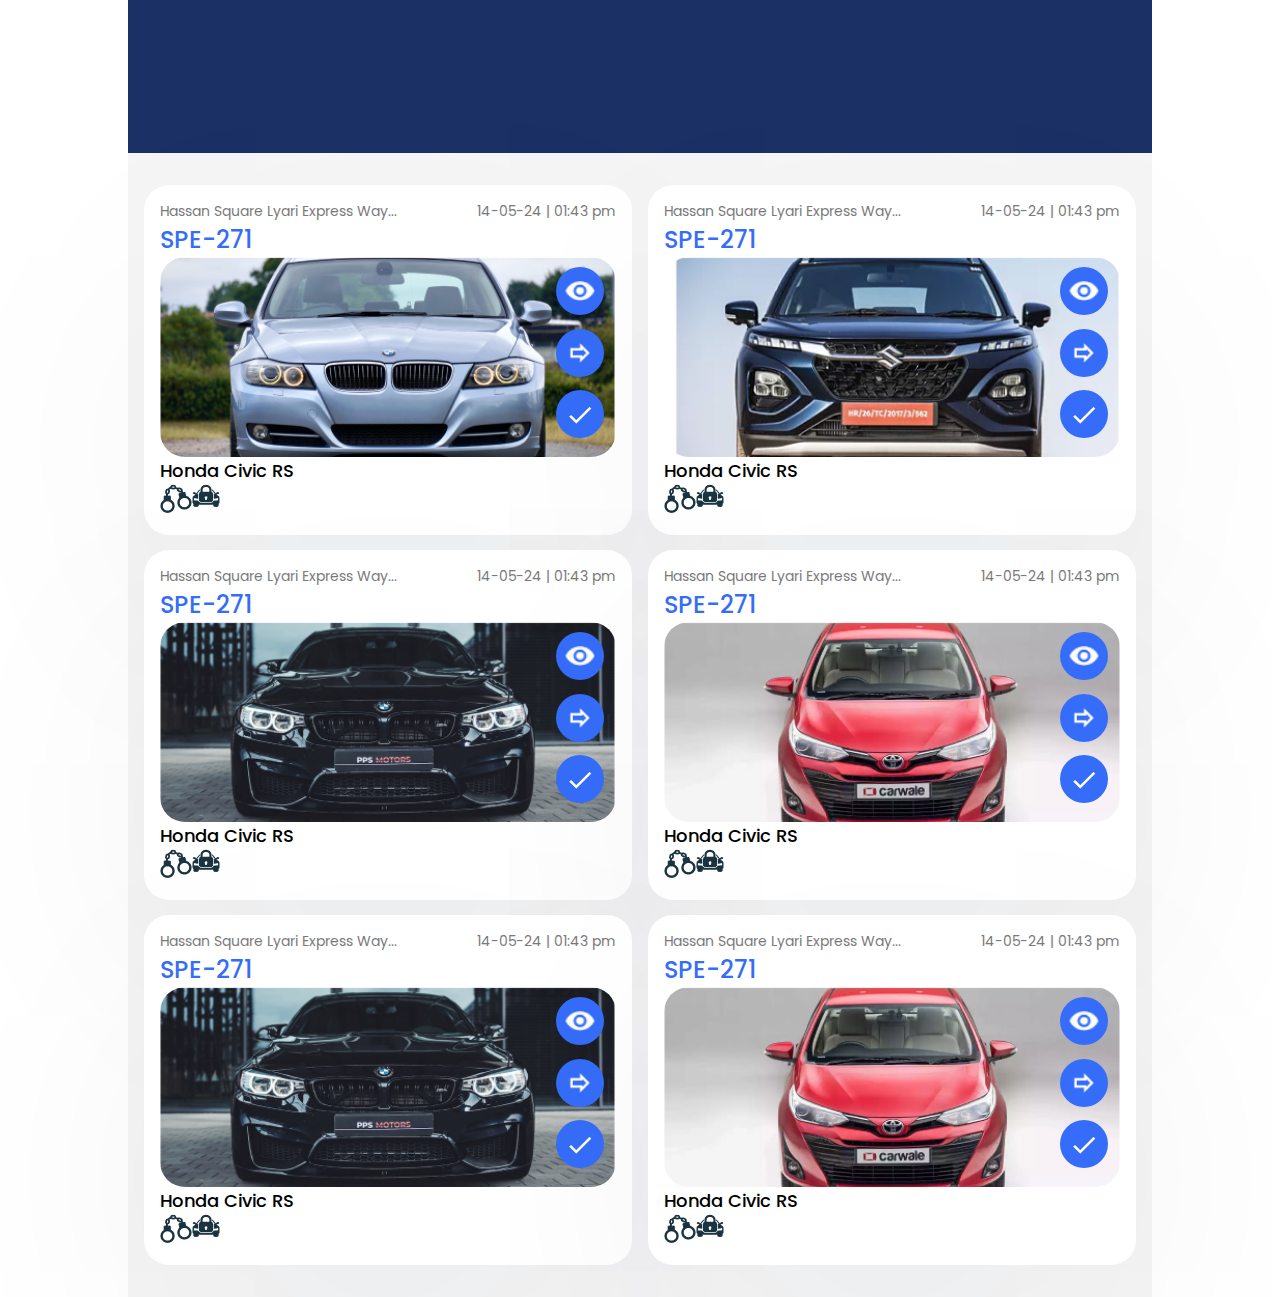
==== index.html @ 5645e17e "first commit" ====
<!DOCTYPE html>
<html lang="en">
  <head>
    <meta charset="UTF-8" />
    <meta name="viewport" content="width=device-width, initial-scale=1.0" />
    <title>Toll Plaza</title>
    <link rel="stylesheet" href="style.css" />
  </head>
  <body>
    <div class="main-body">
      <div class="container">
        <nav></nav>
        <div class="card-wrapper">
          <div class="cards-row1 cards-row">
            <div class="cards">
              <div class="container-top">
                <p class="subheading-text">
                  Hassan Square Lyari Express Way...
                </p>
                <p class="subheading-text">14-05-24 | 01:43 pm</p>
              </div>
              <h1 class="container-title heading-text">SPE-271</h1>
              <div class="cont-img1 cont-img">
                <div class="circs">
                  <div class="circ">
                    <img src="images/eye.png" alt="eye" />
                  </div>
                  <div class="circ">
                    <img src="images/forward.png" alt="forward arrow" />
                  </div>
                  <div class="circ">
                    <img src="images/check.png" alt="check mark" />
                  </div>
                </div>
              </div>
              <div class="container-subtitle">
                <h2 class="text">Honda Civic RS</h2>
              </div>
              <div class="container-btm">
                <div class="icons">
                  <img src="images/criminal.png" alt="" />
                </div>
                <div class="icons">
                  <img src="images/stolen.png" alt="" />
                </div>
                <div class="icons">
                  <img src="images/" alt="" />
                </div>
                <div class="icons">
                  <img src="images/" alt="" />
                </div>
                <div class="icons">
                  <img src="images/" alt="" />
                </div>
                <div class="icons">
                  <img src="images/" alt="" />
                </div>
                <div class="icons">
                  <img src="images/" alt="" />
                </div>
              </div>
            </div>
            <div class="cards">
              <div class="container-top">
                <p class="subheading-text">
                  Hassan Square Lyari Express Way...
                </p>
                <p class="subheading-text">14-05-24 | 01:43 pm</p>
              </div>
              <h1 class="container-title heading-text">SPE-271</h1>
              <div class="cont-img2 cont-img">
                <div class="circs">
                  <div class="circ">
                    <img src="images/eye.png" alt="eye" />
                  </div>
                  <div class="circ">
                    <img src="images/forward.png" alt="forward arrow" />
                  </div>
                  <div class="circ">
                    <img src="images/check.png" alt="check mark" />
                  </div>
                </div>
              </div>
              <div class="container-subtitle">
                <h2 class="text">Honda Civic RS</h2>
              </div>
              <div class="container-btm">
                <div class="icons">
                  <img src="images/criminal.png" alt="" />
                </div>
                <div class="icons">
                  <img src="images/stolen.png" alt="" />
                </div>
                <div class="icons">
                  <img src="images/" alt="" />
                </div>
                <div class="icons">
                  <img src="images/" alt="" />
                </div>
                <div class="icons">
                  <img src="images/" alt="" />
                </div>
                <div class="icons">
                  <img src="images/" alt="" />
                </div>
                <div class="icons">
                  <img src="images/" alt="" />
                </div>
              </div>
            </div>
          </div>
          <div class="cards-row2 cards-row">
            <div class="cards">
              <div class="container-top">
                <p class="subheading-text">
                  Hassan Square Lyari Express Way...
                </p>
                <p class="subheading-text">14-05-24 | 01:43 pm</p>
              </div>
              <h1 class="container-title heading-text">SPE-271</h1>
              <div class="cont-img3 cont-img">
                <div class="circs">
                  <div class="circ">
                    <img src="images/eye.png" alt="eye" />
                  </div>
                  <div class="circ">
                    <img src="images/forward.png" alt="forward arrow" />
                  </div>
                  <div class="circ">
                    <img src="images/check.png" alt="check mark" />
                  </div>
                </div>
              </div>
              <div class="container-subtitle">
                <h2 class="text">Honda Civic RS</h2>
              </div>
              <div class="container-btm">
                <div class="icons">
                  <img src="images/criminal.png" alt="" />
                </div>
                <div class="icons">
                  <img src="images/stolen.png" alt="" />
                </div>
                <div class="icons">
                  <img src="images/" alt="" />
                </div>
                <div class="icons">
                  <img src="images/" alt="" />
                </div>
                <div class="icons">
                  <img src="images/" alt="" />
                </div>
                <div class="icons">
                  <img src="images/" alt="" />
                </div>
                <div class="icons">
                  <img src="images/" alt="" />
                </div>
              </div>
            </div>
            <div class="cards">
              <div class="container-top">
                <p class="subheading-text">
                  Hassan Square Lyari Express Way...
                </p>
                <p class="subheading-text">14-05-24 | 01:43 pm</p>
              </div>
              <h1 class="container-title heading-text">SPE-271</h1>
              <div class="cont-img4 cont-img">
                <div class="circs">
                  <div class="circ">
                    <img src="images/eye.png" alt="eye" />
                  </div>
                  <div class="circ">
                    <img src="images/forward.png" alt="forward arrow" />
                  </div>
                  <div class="circ">
                    <img src="images/check.png" alt="check mark" />
                  </div>
                </div>
              </div>
              <div class="container-subtitle">
                <h2 class="text">Honda Civic RS</h2>
              </div>
              <div class="container-btm">
                <div class="icons">
                  <img src="images/criminal.png" alt="" />
                </div>
                <div class="icons">
                  <img src="images/stolen.png" alt="" />
                </div>
                <div class="icons">
                  <img src="images/" alt="" />
                </div>
                <div class="icons">
                  <img src="images/" alt="" />
                </div>
                <div class="icons">
                  <img src="images/" alt="" />
                </div>
                <div class="icons">
                  <img src="images/" alt="" />
                </div>
                <div class="icons">
                  <img src="images/" alt="" />
                </div>
              </div>
            </div>
          </div>
          <div class="cards-row3 cards-row">
            <div class="cards">
              <div class="container-top">
                <p class="subheading-text">
                  Hassan Square Lyari Express Way...
                </p>
                <p class="subheading-text">14-05-24 | 01:43 pm</p>
              </div>
              <h1 class="container-title heading-text">SPE-271</h1>
              <div class="cont-img5 cont-img">
                <div class="circs">
                  <div class="circ">
                    <img src="images/eye.png" alt="eye" />
                  </div>
                  <div class="circ">
                    <img src="images/forward.png" alt="forward arrow" />
                  </div>
                  <div class="circ">
                    <img src="images/check.png" alt="check mark" />
                  </div>
                </div>
              </div>
              <div class="container-subtitle">
                <h2 class="text">Honda Civic RS</h2>
              </div>
              <div class="container-btm">
                <div class="icons">
                  <img src="images/criminal.png" alt="" />
                </div>
                <div class="icons">
                  <img src="images/stolen.png" alt="" />
                </div>
                <div class="icons">
                  <img src="images/" alt="" />
                </div>
                <div class="icons">
                  <img src="images/" alt="" />
                </div>
                <div class="icons">
                  <img src="images/" alt="" />
                </div>
                <div class="icons">
                  <img src="images/" alt="" />
                </div>
                <div class="icons">
                  <img src="images/" alt="" />
                </div>
              </div>
            </div>
            <div class="cards">
              <div class="container-top">
                <p class="subheading-text">
                  Hassan Square Lyari Express Way...
                </p>
                <p class="subheading-text">14-05-24 | 01:43 pm</p>
              </div>
              <h1 class="container-title heading-text">SPE-271</h1>
              <div class="cont-img6 cont-img">
                <div class="circs">
                  <div class="circ">
                    <img src="images/eye.png" alt="eye" />
                  </div>
                  <div class="circ">
                    <img src="images/forward.png" alt="forward arrow" />
                  </div>
                  <div class="circ">
                    <img src="images/check.png" alt="check mark" />
                  </div>
                </div>
              </div>
              <div class="container-subtitle">
                <h2 class="text">Honda Civic RS</h2>
              </div>
              <div class="container-btm">
                <div class="icons">
                  <img src="images/criminal.png" alt="" />
                </div>
                <div class="icons">
                  <img src="images/stolen.png" alt="" />
                </div>
                <div class="icons">
                  <img src="images/" alt="" />
                </div>
                <div class="icons">
                  <img src="images/" alt="" />
                </div>
                <div class="icons">
                  <img src="images/" alt="" />
                </div>
                <div class="icons">
                  <img src="images/" alt="" />
                </div>
                <div class="icons">
                  <img src="images/" alt="" />
                </div>
              </div>
            </div>
          </div>
        </div>
      </div>
    </div>
  </body>
</html>
---- style.css ----
@import url("https://fonts.googleapis.com/css2?family=Poppins:ital,wght@0,100;0,200;0,300;0,400;0,500;0,600;0,700;0,800;0,900;1,100;1,200;1,300;1,400;1,500;1,600;1,700;1,800;1,900&display=swap");

* {
  margin: 0;
  padding: 0;
  box-sizing: border-box;
  font-family: "Poppins", sans-serif;
}
:root {
  --nav-blue: #1b3065;
  --heading-blue: #356dfa;
  --sub-head-grey: #7a7a7a;
}
.subheading-text {
  font-size: 14px;
  color: var(--sub-head-grey);
}
.heading-text{
  color: var(--heading-blue);
  font-weight: 500;
  font-size: 24px;
}
.text{
  font-weight: 500;
  font-size: 18px;
}
.small-text{
  font-size: 11px;
  color: var(--sub-head-grey);
}
.main-body {
  width: 100%;
  display: flex;
  justify-content: center;
}
.container {
  width: 100%;
  background-color: whitesmoke;
}
nav {
  width: 100%;
  height: 17vh;
  background-color: var(--nav-blue);
}
.card-wrapper {
  display: flex;
  flex-direction: column;
  gap: 15px;
  padding: 2rem 1rem 2rem 1rem;
}
.cards-row {
  display: flex;
  justify-content: space-between;
  gap: 16px;
  flex-wrap: wrap;
}
.cards {
  padding: 1rem;
  width: 49%;
  height: 350px;
  background-color: white;
  flex-grow: 1;
  border-radius: 25px;
  box-shadow: 0px 10.74px 51.71px 0px #1d224b14;
  box-shadow: 0px 85.74px 412.99px 0px #1d224b0d;
}
.cont-img {
  background-repeat: no-repeat;
  background-size: cover;
  width: 100%;
  height: 63%;
  border-radius: 25px;
  display: flex;
  justify-content: flex-end;
  padding: 10px 12px;
}
.cont-img1 {
  background-image: url(images/IMG.png);
}
.cont-img2 {
  background-image: url(images/IMG\ \(1\).png);
}
.cont-img3 {
  background-image: url(images/IMG\ \(2\).png);
}
.cont-img4 {
  background-image: url(images/Placeholder.png);
}
.cont-img5 {
  background-image: url(images/IMG\ \(2\).png);
}
.cont-img6 {
  background-image: url(images/Placeholder.png);
}
.container-top {
  display: flex;
  justify-content: space-between;
  flex-wrap: wrap;
}
.circ{
  width: 48px;
  height: 48px;
  background-color: var(--heading-blue);
  border-radius: 50%;
  margin-bottom: 13.5px;
  display: flex;
  align-items: center;
  justify-content: center;
}
.circ img{
  width: 30px;
}
.container-btm{
  display: flex;
}
@media only screen and (min-width: 1024px) {
  .container {
    width: 1024px;
  }
}
@media screen and (max-width: 681px) {
  .cards {
    width: 80%;
    height: 80vw;
  }
.circ{
  width: 10vw;
  height: 10vw;
  margin-bottom: 4vw;

}
}
@media screen and (max-width: 320px) {
  .text {
    font-size: 10px;
  }
  .circ{
    margin-bottom: 2.9vw;
  }
  .circ img{
    width: 25px;
   
  
  }
  .cont-img{
    padding-top: 3px;
  }
}
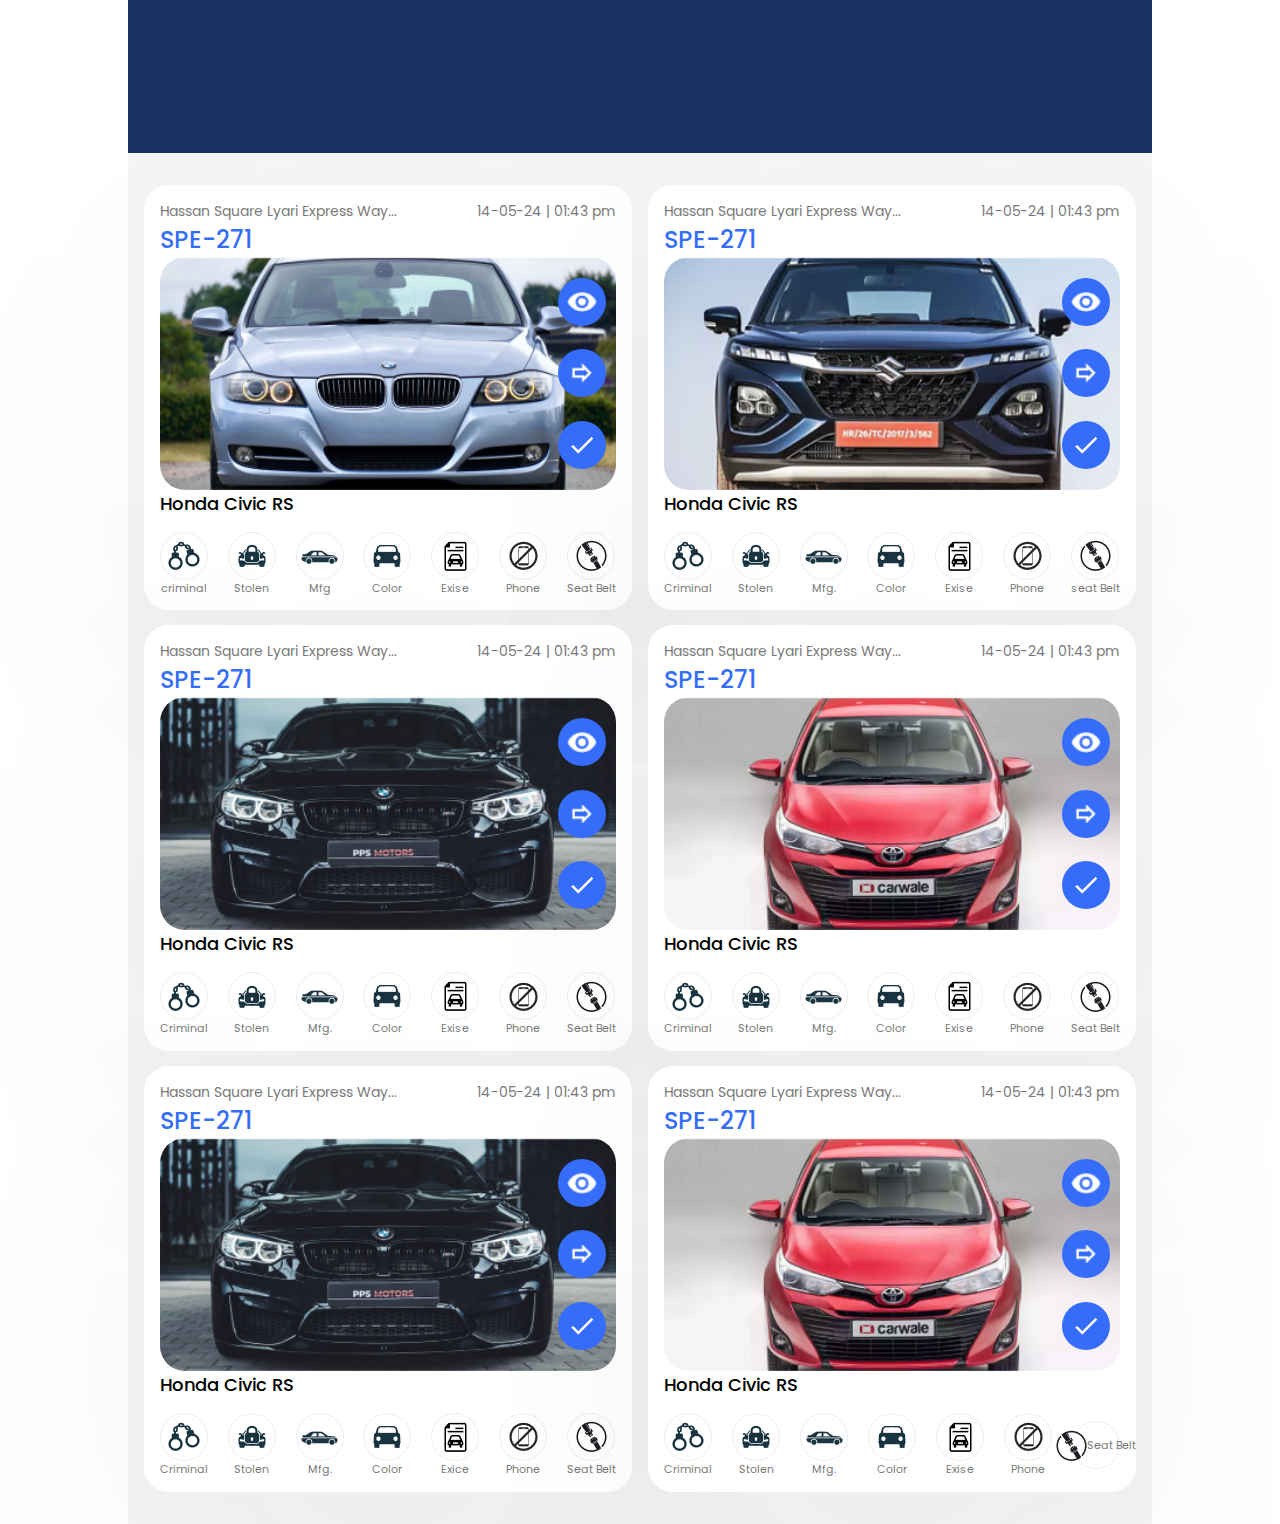
==== commit d2e27fc2: "commit 16-9-2024" ====
--- a/index.html
+++ b/index.html
@@ -21,42 +21,64 @@
               </div>
               <h1 class="container-title heading-text">SPE-271</h1>
               <div class="cont-img1 cont-img">
-                <div class="circs">
-                  <div class="circ">
-                    <img src="images/eye.png" alt="eye" />
-                  </div>
-                  <div class="circ">
-                    <img src="images/forward.png" alt="forward arrow" />
-                  </div>
-                  <div class="circ">
-                    <img src="images/check.png" alt="check mark" />
-                  </div>
-                </div>
-              </div>
-              <div class="container-subtitle">
-                <h2 class="text">Honda Civic RS</h2>
-              </div>
-              <div class="container-btm">
-                <div class="icons">
-                  <img src="images/criminal.png" alt="" />
-                </div>
-                <div class="icons">
-                  <img src="images/stolen.png" alt="" />
-                </div>
-                <div class="icons">
-                  <img src="images/" alt="" />
-                </div>
-                <div class="icons">
-                  <img src="images/" alt="" />
-                </div>
-                <div class="icons">
-                  <img src="images/" alt="" />
-                </div>
-                <div class="icons">
-                  <img src="images/" alt="" />
-                </div>
-                <div class="icons">
-                  <img src="images/" alt="" />
+                <img src="images/IMG.png" alt="" />
+                <div class="circs">
+                  <div class="circ">
+                    <img src="images/eye.png" alt="eye" />
+                  </div>
+                  <div class="circ">
+                    <img src="images/forward.png" alt="forward arrow" />
+                  </div>
+                  <div class="circ">
+                    <img src="images/check.png" alt="check mark" />
+                  </div>
+                </div>
+              </div>
+              <div class="container-subtitle">
+                <h2 class="text">Honda Civic RS</h2>
+              </div>
+              <div class="container-btm">
+                <div class="icon-wrapper">
+                  <div class="icons">
+                    <img src="images/criminal.png" alt="" />
+                  </div>
+                  <p class="small-text">criminal</p>
+                </div>
+                <div class="icon-wrapper">
+                  <div class="icons">
+                    <img src="images/stolen.png" alt="" />
+                  </div>
+                  <p class="small-text">Stolen</p>
+                </div>
+                <div class="icon-wrapper">
+                  <div class="icons">
+                    <img src="images/mfg.png" alt="" />
+                  </div>
+                  <p class="small-text">Mfg</p>
+                </div>
+                <div class="icon-wrapper">
+                  <div class="icons">
+                    <img src="images/color.png" alt="" />
+                  </div>
+                  <p class="small-text">Color</p>
+                </div>
+                <div class="icon-wrapper">
+                  <div class="icons">
+                    <img src="images/exice.png" alt="" />
+                  </div>
+                  <p class="small-text">Exise</p>
+                </div>
+                <div class="icon-wrapper">
+                  <div class="icons">
+                    <img src="images/phone.png" alt="" />
+                  </div>
+                  <p class="small-text">Phone</p>
+                </div>
+                <div class="icon-wrapper">
+                  <div class="icons">
+                    <img src="images/belt.png" alt="" />
+                  </div>
+                  <p class="small-text">Seat Belt</p>
                 </div>
               </div>
             </div>
@@ -69,42 +91,64 @@
               </div>
               <h1 class="container-title heading-text">SPE-271</h1>
               <div class="cont-img2 cont-img">
-                <div class="circs">
-                  <div class="circ">
-                    <img src="images/eye.png" alt="eye" />
-                  </div>
-                  <div class="circ">
-                    <img src="images/forward.png" alt="forward arrow" />
-                  </div>
-                  <div class="circ">
-                    <img src="images/check.png" alt="check mark" />
-                  </div>
-                </div>
-              </div>
-              <div class="container-subtitle">
-                <h2 class="text">Honda Civic RS</h2>
-              </div>
-              <div class="container-btm">
-                <div class="icons">
-                  <img src="images/criminal.png" alt="" />
-                </div>
-                <div class="icons">
-                  <img src="images/stolen.png" alt="" />
-                </div>
-                <div class="icons">
-                  <img src="images/" alt="" />
-                </div>
-                <div class="icons">
-                  <img src="images/" alt="" />
-                </div>
-                <div class="icons">
-                  <img src="images/" alt="" />
-                </div>
-                <div class="icons">
-                  <img src="images/" alt="" />
-                </div>
-                <div class="icons">
-                  <img src="images/" alt="" />
+                <img src="images/suzuki.png" alt="" />
+                <div class="circs">
+                  <div class="circ">
+                    <img src="images/eye.png" alt="eye" />
+                  </div>
+                  <div class="circ">
+                    <img src="images/forward.png" alt="forward arrow" />
+                  </div>
+                  <div class="circ">
+                    <img src="images/check.png" alt="check mark" />
+                  </div>
+                </div>
+              </div>
+              <div class="container-subtitle">
+                <h2 class="text">Honda Civic RS</h2>
+              </div>
+              <div class="container-btm">
+                <div class="icon-wrapper">
+                  <div class="icons">
+                    <img src="images/criminal.png" alt="" />
+                  </div>
+                  <p class="small-text">Criminal</p>
+                </div>
+                <div class="icon-wrapper">
+                  <div class="icons">
+                    <img src="images/stolen.png" alt="" />
+                  </div>
+                  <p class="small-text">Stolen</p>
+                </div>
+                <div class="icon-wrapper">
+                  <div class="icons">
+                    <img src="images/mfg.png" alt="" />
+                  </div>
+                  <p class="small-text">Mfg.</p>
+                </div>
+                <div class="icon-wrapper">
+                  <div class="icons">
+                    <img src="images/color.png" alt="" />
+                  </div>
+                  <p class="small-text">Color</p>
+                </div>
+                <div class="icon-wrapper">
+                  <div class="icons">
+                    <img src="images/exice.png" alt="" />
+                  </div>
+                  <p class="small-text">Exise</p>
+                </div>
+                <div class="icon-wrapper">
+                  <div class="icons">
+                    <img src="images/phone.png" alt="" />
+                  </div>
+                  <p class="small-text">Phone</p>
+                </div>
+                <div class="icon-wrapper">
+                  <div class="icons">
+                    <img src="images/belt.png" alt="" />
+                  </div>
+                  <p class="small-text">seat Belt</p>
                 </div>
               </div>
             </div>
@@ -119,42 +163,64 @@
               </div>
               <h1 class="container-title heading-text">SPE-271</h1>
               <div class="cont-img3 cont-img">
-                <div class="circs">
-                  <div class="circ">
-                    <img src="images/eye.png" alt="eye" />
-                  </div>
-                  <div class="circ">
-                    <img src="images/forward.png" alt="forward arrow" />
-                  </div>
-                  <div class="circ">
-                    <img src="images/check.png" alt="check mark" />
-                  </div>
-                </div>
-              </div>
-              <div class="container-subtitle">
-                <h2 class="text">Honda Civic RS</h2>
-              </div>
-              <div class="container-btm">
-                <div class="icons">
-                  <img src="images/criminal.png" alt="" />
-                </div>
-                <div class="icons">
-                  <img src="images/stolen.png" alt="" />
-                </div>
-                <div class="icons">
-                  <img src="images/" alt="" />
-                </div>
-                <div class="icons">
-                  <img src="images/" alt="" />
-                </div>
-                <div class="icons">
-                  <img src="images/" alt="" />
-                </div>
-                <div class="icons">
-                  <img src="images/" alt="" />
-                </div>
-                <div class="icons">
-                  <img src="images/" alt="" />
+                <img src="images/bmw.png" alt="" />
+                <div class="circs">
+                  <div class="circ">
+                    <img src="images/eye.png" alt="eye" />
+                  </div>
+                  <div class="circ">
+                    <img src="images/forward.png" alt="forward arrow" />
+                  </div>
+                  <div class="circ">
+                    <img src="images/check.png" alt="check mark" />
+                  </div>
+                </div>
+              </div>
+              <div class="container-subtitle">
+                <h2 class="text">Honda Civic RS</h2>
+              </div>
+              <div class="container-btm">
+                <div class="icon-wrapper">
+                  <div class="icons">
+                    <img src="images/criminal.png" alt="" />
+                  </div>
+                  <p class="small-text">Criminal</p>
+                </div>
+                <div class="icon-wrapper">
+                  <div class="icons">
+                    <img src="images/stolen.png" alt="" />
+                  </div>
+                  <p class="small-text">Stolen</p>
+                </div>
+                <div class="icon-wrapper">
+                  <div class="icons">
+                    <img src="images/mfg.png" alt="" />
+                  </div>
+                  <p class="small-text">Mfg.</p>
+                </div>
+                <div class="icon-wrapper">
+                  <div class="icons">
+                    <img src="images/color.png" alt="" />
+                  </div>
+                  <p class="small-text">Color</p>
+                </div>
+                <div class="icon-wrapper">
+                  <div class="icons">
+                    <img src="images/exice.png" alt="" />
+                  </div>
+                  <p class="small-text">Exise</p>
+                </div>
+                <div class="icon-wrapper">
+                  <div class="icons">
+                    <img src="images/phone.png" alt="" />
+                  </div>
+                  <p class="small-text">Phone</p>
+                </div>
+                <div class="icon-wrapper">
+                  <div class="icons">
+                    <img src="images/belt.png" alt="" />
+                  </div>
+                  <p class="small-text">Seat Belt</p>
                 </div>
               </div>
             </div>
@@ -167,42 +233,64 @@
               </div>
               <h1 class="container-title heading-text">SPE-271</h1>
               <div class="cont-img4 cont-img">
-                <div class="circs">
-                  <div class="circ">
-                    <img src="images/eye.png" alt="eye" />
-                  </div>
-                  <div class="circ">
-                    <img src="images/forward.png" alt="forward arrow" />
-                  </div>
-                  <div class="circ">
-                    <img src="images/check.png" alt="check mark" />
-                  </div>
-                </div>
-              </div>
-              <div class="container-subtitle">
-                <h2 class="text">Honda Civic RS</h2>
-              </div>
-              <div class="container-btm">
-                <div class="icons">
-                  <img src="images/criminal.png" alt="" />
-                </div>
-                <div class="icons">
-                  <img src="images/stolen.png" alt="" />
-                </div>
-                <div class="icons">
-                  <img src="images/" alt="" />
-                </div>
-                <div class="icons">
-                  <img src="images/" alt="" />
-                </div>
-                <div class="icons">
-                  <img src="images/" alt="" />
-                </div>
-                <div class="icons">
-                  <img src="images/" alt="" />
-                </div>
-                <div class="icons">
-                  <img src="images/" alt="" />
+                <img src="images/Placeholder.png" alt="" />
+                <div class="circs">
+                  <div class="circ">
+                    <img src="images/eye.png" alt="eye" />
+                  </div>
+                  <div class="circ">
+                    <img src="images/forward.png" alt="forward arrow" />
+                  </div>
+                  <div class="circ">
+                    <img src="images/check.png" alt="check mark" />
+                  </div>
+                </div>
+              </div>
+              <div class="container-subtitle">
+                <h2 class="text">Honda Civic RS</h2>
+              </div>
+              <div class="container-btm">
+                <div class="icon-wrapper">
+                  <div class="icons">
+                    <img src="images/criminal.png" alt="" />
+                  </div>
+                  <p class="small-text">Criminal</p>
+                </div>
+                <div class="icon-wrapper">
+                  <div class="icons">
+                    <img src="images/stolen.png" alt="" />
+                  </div>
+                  <p class="small-text">Stolen</p>
+                </div>
+                <div class="icon-wrapper">
+                  <div class="icons">
+                    <img src="images/mfg.png" alt="" />
+                  </div>
+                  <p class="small-text">Mfg.</p>
+                </div>
+                <div class="icon-wrapper">
+                  <div class="icons">
+                    <img src="images/color.png" alt="" />
+                  </div>
+                  <p class="small-text">Color</p>
+                </div>
+                <div class="icon-wrapper">
+                  <div class="icons">
+                    <img src="images/exice.png" alt="" />
+                  </div>
+                  <p class="small-text">Exise</p>
+                </div>
+                <div class="icon-wrapper">
+                  <div class="icons">
+                    <img src="images/phone.png" alt="" />
+                  </div>
+                  <p class="small-text">Phone</p>
+                </div>
+                <div class="icon-wrapper">
+                  <div class="icons">
+                    <img src="images/belt.png" alt="" />
+                  </div>
+                  <p class="small-text">Seat Belt</p>
                 </div>
               </div>
             </div>
@@ -217,42 +305,64 @@
               </div>
               <h1 class="container-title heading-text">SPE-271</h1>
               <div class="cont-img5 cont-img">
-                <div class="circs">
-                  <div class="circ">
-                    <img src="images/eye.png" alt="eye" />
-                  </div>
-                  <div class="circ">
-                    <img src="images/forward.png" alt="forward arrow" />
-                  </div>
-                  <div class="circ">
-                    <img src="images/check.png" alt="check mark" />
-                  </div>
-                </div>
-              </div>
-              <div class="container-subtitle">
-                <h2 class="text">Honda Civic RS</h2>
-              </div>
-              <div class="container-btm">
-                <div class="icons">
-                  <img src="images/criminal.png" alt="" />
-                </div>
-                <div class="icons">
-                  <img src="images/stolen.png" alt="" />
-                </div>
-                <div class="icons">
-                  <img src="images/" alt="" />
-                </div>
-                <div class="icons">
-                  <img src="images/" alt="" />
-                </div>
-                <div class="icons">
-                  <img src="images/" alt="" />
-                </div>
-                <div class="icons">
-                  <img src="images/" alt="" />
-                </div>
-                <div class="icons">
-                  <img src="images/" alt="" />
+                <img src="images/bmw.png" alt="" />
+                <div class="circs">
+                  <div class="circ">
+                    <img src="images/eye.png" alt="eye" />
+                  </div>
+                  <div class="circ">
+                    <img src="images/forward.png" alt="forward arrow" />
+                  </div>
+                  <div class="circ">
+                    <img src="images/check.png" alt="check mark" />
+                  </div>
+                </div>
+              </div>
+              <div class="container-subtitle">
+                <h2 class="text">Honda Civic RS</h2>
+              </div>
+              <div class="container-btm">
+                <div class="icon-wrapper">
+                  <div class="icons">
+                    <img src="images/criminal.png" alt="" />
+                  </div>
+                  <p class="small-text">Criminal</p>
+                </div>
+                <div class="icon-wrapper">
+                  <div class="icons">
+                    <img src="images/stolen.png" alt="" />
+                  </div>
+                  <p class="small-text">Stolen</p>
+                </div>
+                <div class="icon-wrapper">
+                  <div class="icons">
+                    <img src="images/mfg.png" alt="" />
+                  </div>
+                  <p class="small-text">Mfg.</p>
+                </div>
+                <div class="icon-wrapper">
+                  <div class="icons">
+                    <img src="images/color.png" alt="" />
+                  </div>
+                  <p class="small-text">Color</p>
+                </div>
+                <div class="icon-wrapper">
+                  <div class="icons">
+                    <img src="images/exice.png" alt="" />
+                  </div>
+                  <p class="small-text">Exice</p>
+                </div>
+                <div class="icon-wrapper">
+                  <div class="icons">
+                    <img src="images/phone.png" alt="" />
+                  </div>
+                  <p class="small-text">Phone</p>
+                </div>
+                <div class="icon-wrapper">
+                  <div class="icons">
+                    <img src="images/belt.png" alt="" />
+                  </div>
+                  <p class="small-text">Seat Belt</p>
                 </div>
               </div>
             </div>
@@ -265,42 +375,64 @@
               </div>
               <h1 class="container-title heading-text">SPE-271</h1>
               <div class="cont-img6 cont-img">
-                <div class="circs">
-                  <div class="circ">
-                    <img src="images/eye.png" alt="eye" />
-                  </div>
-                  <div class="circ">
-                    <img src="images/forward.png" alt="forward arrow" />
-                  </div>
-                  <div class="circ">
-                    <img src="images/check.png" alt="check mark" />
-                  </div>
-                </div>
-              </div>
-              <div class="container-subtitle">
-                <h2 class="text">Honda Civic RS</h2>
-              </div>
-              <div class="container-btm">
-                <div class="icons">
-                  <img src="images/criminal.png" alt="" />
-                </div>
-                <div class="icons">
-                  <img src="images/stolen.png" alt="" />
-                </div>
-                <div class="icons">
-                  <img src="images/" alt="" />
-                </div>
-                <div class="icons">
-                  <img src="images/" alt="" />
-                </div>
-                <div class="icons">
-                  <img src="images/" alt="" />
-                </div>
-                <div class="icons">
-                  <img src="images/" alt="" />
-                </div>
-                <div class="icons">
-                  <img src="images/" alt="" />
+                <img src="images/Placeholder.png" alt="" />
+                <div class="circs">
+                  <div class="circ">
+                    <img src="images/eye.png" alt="eye" />
+                  </div>
+                  <div class="circ">
+                    <img src="images/forward.png" alt="forward arrow" />
+                  </div>
+                  <div class="circ">
+                    <img src="images/check.png" alt="check mark" />
+                  </div>
+                </div>
+              </div>
+              <div class="container-subtitle">
+                <h2 class="text">Honda Civic RS</h2>
+              </div>
+              <div class="container-btm">
+                <div class="icon-wrapper">
+                  <div class="icons">
+                    <img src="images/criminal.png" alt="" />
+                  </div>
+                  <p class="small-text">Criminal</p>
+                </div>
+                <div class="icon-wrapper">
+                  <div class="icons">
+                    <img src="images/stolen.png" alt="" />
+                  </div>
+                  <p class="small-text">Stolen</p>
+                </div>
+                <div class="icon-wrapper">
+                  <div class="icons">
+                    <img src="images/mfg.png" alt="" />
+                  </div>
+                  <p class="small-text">Mfg.</p>
+                </div>
+                <div class="icon-wrapper">
+                  <div class="icons">
+                    <img src="images/color.png" alt="" />
+                  </div>
+                  <p class="small-text">Color</p>
+                </div>
+                <div class="icon-wrapper">
+                  <div class="icons">
+                    <img src="images/exice.png" alt="" />
+                  </div>
+                  <p class="small-text">Exise</p>
+                </div>
+                <div class="icon-wrapper">
+                  <div class="icons">
+                    <img src="images/phone.png" alt="" />
+                  </div>
+                  <p class="small-text">Phone</p>
+                </div>
+                <div class="icon-wrapper">
+                  <div class="icons">
+                    <img src="images/belt.png" alt="" />
+                    <p class="small-text">Seat Belt</p>
+                  </div>
                 </div>
               </div>
             </div>
--- a/style.css
+++ b/style.css
@@ -15,16 +15,16 @@
   font-size: 14px;
   color: var(--sub-head-grey);
 }
-.heading-text{
+.heading-text {
   color: var(--heading-blue);
   font-weight: 500;
   font-size: 24px;
 }
-.text{
+.text {
   font-weight: 500;
   font-size: 18px;
 }
-.small-text{
+.small-text {
   font-size: 11px;
   color: var(--sub-head-grey);
 }
@@ -56,8 +56,8 @@
 }
 .cards {
   padding: 1rem;
+  padding-bottom: 2.5rem;
   width: 49%;
-  height: 350px;
   background-color: white;
   flex-grow: 1;
   border-radius: 25px;
@@ -65,53 +65,71 @@
   box-shadow: 0px 85.74px 412.99px 0px #1d224b0d;
 }
 .cont-img {
-  background-repeat: no-repeat;
-  background-size: cover;
   width: 100%;
   height: 63%;
-  border-radius: 25px;
+  position: relative;
   display: flex;
   justify-content: flex-end;
-  padding: 10px 12px;
+  align-items: center;
 }
-.cont-img1 {
-  background-image: url(images/IMG.png);
-}
-.cont-img2 {
-  background-image: url(images/IMG\ \(1\).png);
-}
-.cont-img3 {
-  background-image: url(images/IMG\ \(2\).png);
-}
-.cont-img4 {
-  background-image: url(images/Placeholder.png);
-}
-.cont-img5 {
-  background-image: url(images/IMG\ \(2\).png);
-}
-.cont-img6 {
-  background-image: url(images/Placeholder.png);
+.cont-img img {
+  width: 100%;
+  height: 100%;
+  object-fit: cover;
+  border-radius: 25px;
 }
 .container-top {
   display: flex;
   justify-content: space-between;
   flex-wrap: wrap;
 }
-.circ{
+.circs {
+ justify-content: center;
+  height: 100%;
+  position: absolute;
+  margin-right: 10px;
+  gap: 10%;
+  display: flex;
+  flex-direction: column;
+}
+.circ {
   width: 48px;
   height: 48px;
   background-color: var(--heading-blue);
   border-radius: 50%;
-  margin-bottom: 13.5px;
   display: flex;
   align-items: center;
   justify-content: center;
 }
-.circ img{
+.circ img {
   width: 30px;
+  height: auto;
 }
-.container-btm{
+.container-btm {
   display: flex;
+  justify-content: space-between;
+  margin-top: 15px;
+}
+.icon-wrapper {
+  display: flex;
+  align-items: center;
+  justify-content: center;
+  flex-direction: column;
+}
+.icon-wrapper p {
+  white-space: nowrap;
+}
+.icons {
+  width: 48px;
+  height: 48px;
+  border-radius: 50%;
+  border: 0.94px solid #e8eef7;
+  display: flex;
+  align-items: center;
+  justify-content: center;
+}
+.icon img {
+  width: 100%;
 }
 @media only screen and (min-width: 1024px) {
   .container {
@@ -123,26 +141,34 @@
     width: 80%;
     height: 80vw;
   }
-.circ{
-  width: 10vw;
-  height: 10vw;
-  margin-bottom: 4vw;
-
+  .circ {
+    width: 9vw;
+    height: 9vw;
+  }
+  .circ img {
+    width: 25px;
+    height: auto;
+  }
 }
+@media screen and (min-width: 450px) and (max-width: 768px) {
 }
-@media screen and (max-width: 320px) {
+@media screen and (max-width: 350px) {
   .text {
     font-size: 10px;
   }
-  .circ{
-    margin-bottom: 2.9vw;
+  .circ img {
+    width: 25px;
+  }
+  .cards {
+    margin-bottom: 3rem;
+  }
+  .circs{
+    gap:10px ;
   }
   .circ img{
-    width: 25px;
-   
-  
+    width: 15px;
   }
-  .cont-img{
-    padding-top: 3px;
+  .small-text{
+    font-size: 9px;
   }
 }
